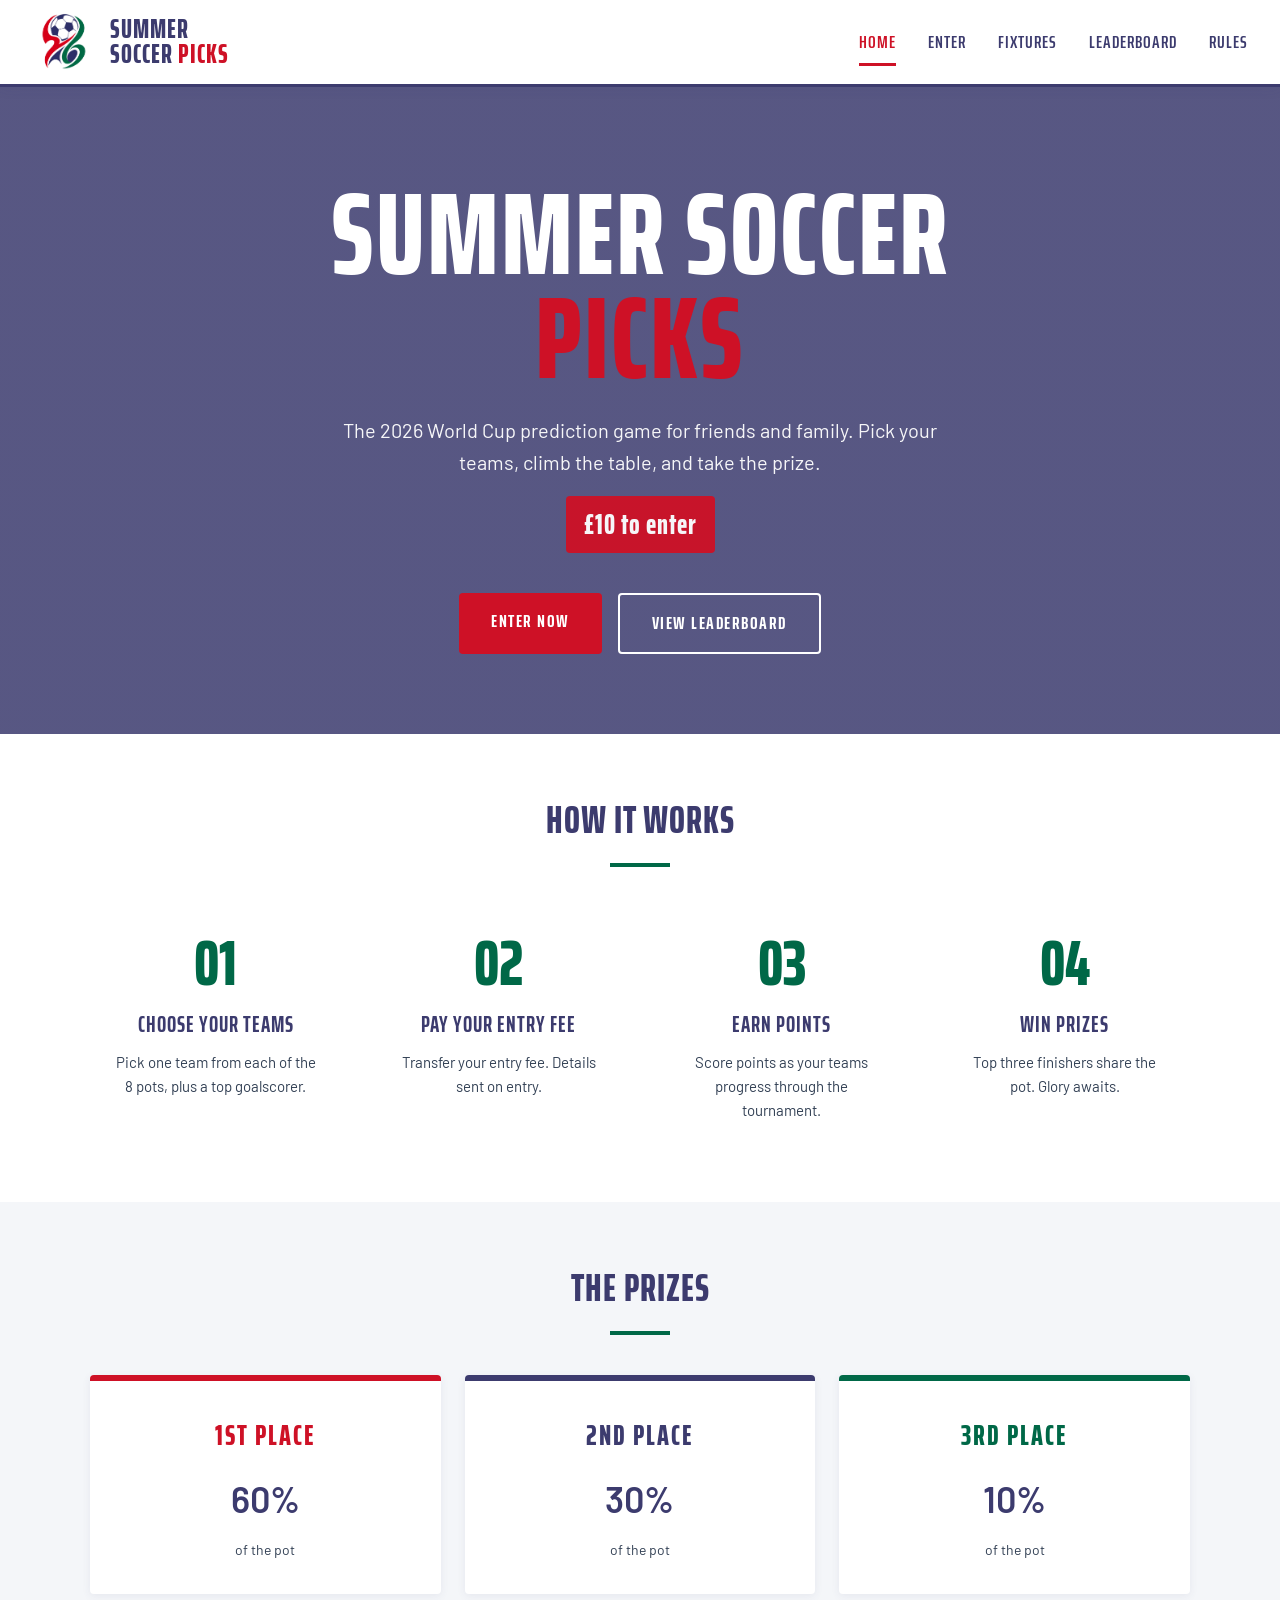
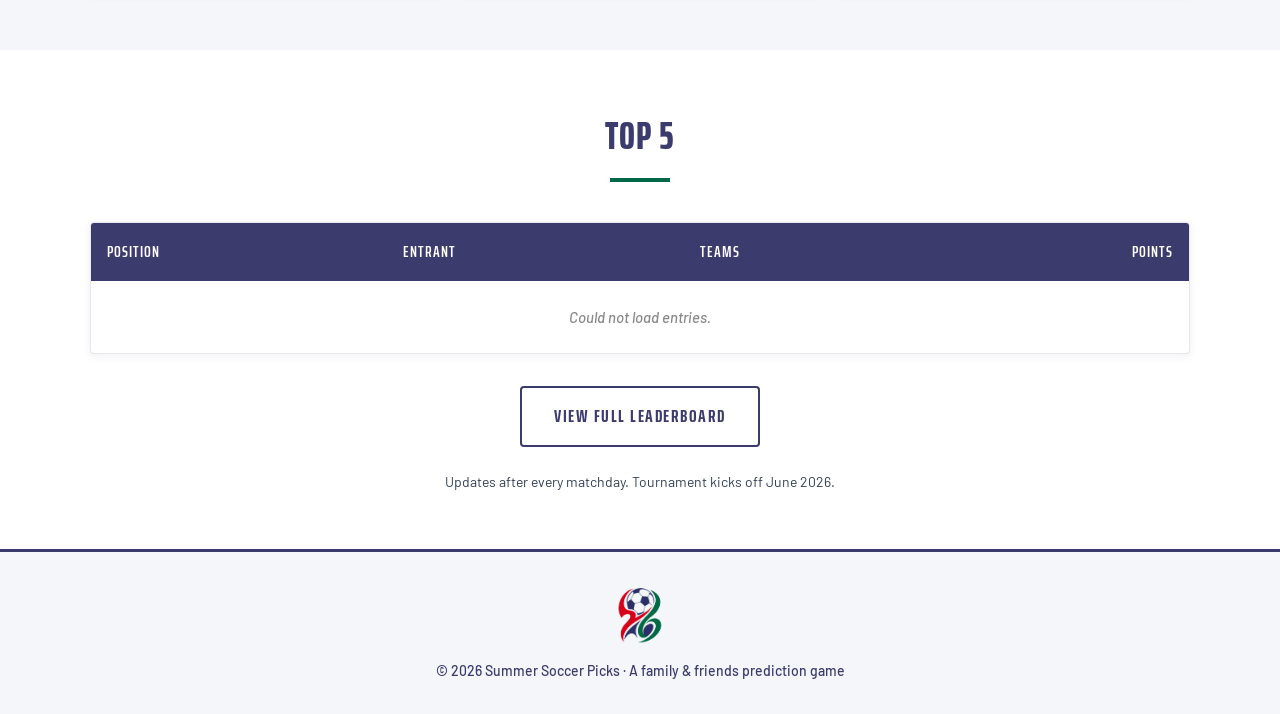
==== index.html @ 8bd15215 "Add files via upload" ====
<!DOCTYPE html>
<html lang="en">
<head>
<meta charset="UTF-8">
<meta name="viewport" content="width=device-width, initial-scale=1.0">
<title>Summer Soccer Picks — World Cup 2026 Prediction Game</title>
<link rel="preconnect" href="https://fonts.googleapis.com">
<link rel="preconnect" href="https://fonts.gstatic.com" crossorigin>
<link href="https://fonts.googleapis.com/css2?family=Saira+Extra+Condensed:wght@600;700;800&family=Barlow:wght@400;500;600&display=swap" rel="stylesheet">
<link rel="stylesheet" href="styles.css">
<style>
  .hero {
    background: linear-gradient(rgba(60, 59, 110, 0.85), rgba(60, 59, 110, 0.85)),
                url('https://images.unsplash.com/photo-1522778119026-d647f0596c20?w=1600') center/cover;
    color: var(--white);
    padding: 96px 32px 80px;
    text-align: center;
  }
  .hero h1 {
    font-family: 'Saira Extra Condensed', sans-serif;
    font-weight: 800;
    font-size: clamp(56px, 9vw, 120px);
    line-height: 0.9;
    letter-spacing: 2px;
    text-transform: uppercase;
  }
  .hero h1 .picks { color: var(--red); display: block; }
  .hero-tagline { font-size: 20px; max-width: 600px; margin: 24px auto 40px; opacity: 0.95; }
  .hero-price {
    display: inline-block;
    margin-top: 18px;
    font-family: 'Saira Extra Condensed', sans-serif;
    font-weight: 800;
    font-size: 28px;
    color: var(--white);
    background: var(--red);
    padding: 6px 18px;
    border-radius: 4px;
    letter-spacing: 1px;
    opacity: 1;
  }
  .cta-row { display: flex; gap: 16px; justify-content: center; flex-wrap: wrap; }

  .steps { display: grid; grid-template-columns: repeat(auto-fit, minmax(220px, 1fr)); gap: 32px; }
  .step { text-align: center; padding: 24px; }
  .step-num {
    font-family: 'Saira Extra Condensed', sans-serif;
    font-weight: 800;
    font-size: 64px;
    color: var(--green);
    line-height: 1;
    margin-bottom: 12px;
  }
  .step h3 {
    font-family: 'Saira Extra Condensed', sans-serif;
    font-weight: 700;
    font-size: 22px;
    color: var(--blue);
    text-transform: uppercase;
    letter-spacing: 1px;
    margin-bottom: 8px;
  }
  .step p { font-size: 15px; }

  .prize-grid { display: grid; grid-template-columns: repeat(auto-fit, minmax(260px, 1fr)); gap: 24px; }
  .prize-card {
    background: var(--white);
    border-top: 6px solid var(--blue);
    padding: 32px 24px;
    text-align: center;
    border-radius: 4px;
    box-shadow: 0 2px 8px rgba(60, 59, 110, 0.08);
  }
  .prize-card.first { border-top-color: var(--red); }
  .prize-card.third { border-top-color: var(--green); }
  .prize-rank {
    font-family: 'Saira Extra Condensed', sans-serif;
    font-weight: 800;
    font-size: 28px;
    text-transform: uppercase;
    letter-spacing: 2px;
  }
  .prize-card.first .prize-rank { color: var(--red); }
  .prize-card.second .prize-rank { color: var(--blue); }
  .prize-card.third .prize-rank { color: var(--green); }
  .prize-amount { font-weight: 600; font-size: 36px; color: var(--blue); margin: 12px 0; }
  .prize-desc { font-size: 14px; }

  .top5-table {
    background: var(--white);
    border-radius: 4px;
    overflow: hidden;
    box-shadow: 0 2px 8px rgba(60, 59, 110, 0.08);
    border: 1px solid var(--border);
  }
  .top5-table table { width: 100%; border-collapse: collapse; }
  .top5-table th {
    background: var(--blue);
    color: var(--white);
    font-family: 'Saira Extra Condensed', sans-serif;
    font-weight: 600;
    font-size: 16px;
    text-transform: uppercase;
    letter-spacing: 1px;
    padding: 16px;
    text-align: left;
  }
  .top5-table td { padding: 14px 16px; border-bottom: 1px solid #E5E7EB; font-size: 15px; font-weight: 500; }
  .top5-table tbody tr:last-child td { border-bottom: none; }
  .top5-table tbody tr.rank-1 { background: rgba(206, 17, 38, 0.06); }
  .rank-cell { font-family: 'Saira Extra Condensed', sans-serif; font-weight: 800; font-size: 22px; color: var(--blue); width: 60px; }
  .rank-1 .rank-cell { color: var(--red); }
  .rank-2 .rank-cell { color: var(--blue); }
  .rank-3 .rank-cell { color: var(--green); }
  .points-cell { font-weight: 600; color: var(--blue); text-align: right; font-size: 18px; }
  .view-all-btn { display: block; text-align: center; margin: 32px auto 0; width: fit-content; }
</style>
</head>
<body>

<nav>
  <a href="index.html" class="nav-brand">
    <img src="logo.png" alt="Summer Soccer Picks logo">
    <span class="nav-brand-text">Summer<br>Soccer <span class="picks-text">Picks</span></span>
  </a>
  <ul class="nav-links">
    <li><a href="index.html" class="active">Home</a></li>
    <li><a href="enter.html">Enter</a></li>
    <li><a href="fixtures.html">Fixtures</a></li>
    <li><a href="leaderboard.html">Leaderboard</a></li>
    <li><a href="rules.html">Rules</a></li>
  </ul>
</nav>

<section class="hero">
  <h1>Summer Soccer<span class="picks">Picks</span></h1>
  <p class="hero-tagline">The 2026 World Cup prediction game for friends and family. Pick your teams, climb the table, and take the prize.<br><span class="hero-price">£10 to enter</span></p>
  <div class="cta-row">
    <a href="enter.html" class="btn btn-primary">Enter Now</a>
    <a href="leaderboard.html" class="btn btn-secondary">View Leaderboard</a>
  </div>
</section>

<section class="section section-white with-watermark">
  <div class="container">
    <h2 class="section-title">How It Works</h2>
    <div class="steps">
      <div class="step">
        <div class="step-num">01</div>
        <h3>Choose Your Teams</h3>
        <p>Pick one team from each of the 8 pots, plus a top goalscorer.</p>
      </div>
      <div class="step">
        <div class="step-num">02</div>
        <h3>Pay Your Entry Fee</h3>
        <p>Transfer your entry fee. Details sent on entry.</p>
      </div>
      <div class="step">
        <div class="step-num">03</div>
        <h3>Earn Points</h3>
        <p>Score points as your teams progress through the tournament.</p>
      </div>
      <div class="step">
        <div class="step-num">04</div>
        <h3>Win Prizes</h3>
        <p>Top three finishers share the pot. Glory awaits.</p>
      </div>
    </div>
  </div>
</section>

<section class="section section-canvas">
  <div class="container">
    <h2 class="section-title">The Prizes</h2>
    <div class="prize-grid">
      <div class="prize-card first">
        <div class="prize-rank">1st Place</div>
        <div class="prize-amount">60%</div>
        <p class="prize-desc">of the pot</p>
      </div>
      <div class="prize-card second">
        <div class="prize-rank">2nd Place</div>
        <div class="prize-amount">30%</div>
        <p class="prize-desc">of the pot</p>
      </div>
      <div class="prize-card third">
        <div class="prize-rank">3rd Place</div>
        <div class="prize-amount">10%</div>
        <p class="prize-desc">of the pot</p>
      </div>
    </div>
  </div>
</section>

<section class="section section-white with-watermark">
  <div class="container">
    <h2 class="section-title">Top 5</h2>
    <div class="top5-table">
      <table>
        <thead>
          <tr>
            <th>Position</th>
            <th>Entrant</th>
            <th>Teams</th>
            <th style="text-align:right;">Points</th>
          </tr>
        </thead>
        <tbody>
          <tr class="rank-1"><td class="rank-cell">1</td><td>Sarah J.</td><td>Brazil, Germany, Croatia, Japan, Senegal, Ghana, South Korea, Tunisia · Mbappé</td><td class="points-cell">—</td></tr>
          <tr class="rank-2"><td class="rank-cell">2</td><td>Mike P.</td><td>France, Portugal, USA, Norway, Türkiye, Canada, Cabo Verde, Bosnia &amp; Herzegovina · Haaland</td><td class="points-cell">—</td></tr>
          <tr class="rank-3"><td class="rank-cell">3</td><td>Dave C.</td><td>Spain, Argentina, Switzerland, Mexico, Sweden, Egypt, South Africa, Qatar · Messi</td><td class="points-cell">—</td></tr>
          <tr><td class="rank-cell">4</td><td>Lisa T.</td><td>England, Netherlands, Belgium, Uruguay, Austria, Czechia, Jordan, Iraq · Kane</td><td class="points-cell">—</td></tr>
          <tr><td class="rank-cell">5</td><td>Tom B.</td><td>Brazil, Germany, Morocco, Ecuador, Scotland, Algeria, Saudi Arabia, Australia · Yamal</td><td class="points-cell">—</td></tr>
        </tbody>
      </table>
    </div>
    <a href="leaderboard.html" class="btn btn-outline view-all-btn">View Full Leaderboard</a>
    <p style="text-align:center; margin-top:24px; font-size:14px;">Updates after every matchday. Tournament kicks off June 2026.</p>
  </div>
</section>

<footer>
  <div class="footer-content">
    <img src="logo.png" alt="Summer Soccer Picks" class="footer-logo">
    <p>&copy; 2026 Summer Soccer Picks · A family &amp; friends prediction game</p>
  </div>
</footer>

<script>
  const API_URL = 'https://script.google.com/macros/s/AKfycbx59PvDrZEat3nd-LGz3Oq8wRsLDxdtkxiecmA4s1HIXexAfXqKK4iffjiV_LwNdW_TRQ/exec';

  async function loadTop5() {
    const tbody = document.querySelector('.top5-table table tbody');
    // Show loading state immediately
    tbody.innerHTML = '<tr><td colspan="4" style="text-align:center; padding:24px; color:#888; font-style:italic;">Loading...</td></tr>';
    try {
      const res = await fetch(API_URL + '?action=leaderboard');
      const data = await res.json();
      if (!data.ok) throw new Error(data.error);
      renderTop5(data.leaderboard.slice(0, 5));
    } catch (err) {
      console.error('Failed to load top 5:', err);
      tbody.innerHTML = '<tr><td colspan="4" style="text-align:center; padding:24px; color:#888; font-style:italic;">Could not load entries.</td></tr>';
    }
  }

  function renderTop5(entries) {
    const tbody = document.querySelector('.top5-table table tbody');
    if (!entries || entries.length === 0) {
      tbody.innerHTML = '<tr><td colspan="4" style="text-align:center; padding:24px; color:#888; font-style:italic;">No entries yet — be the first!</td></tr>';
      return;
    }
    tbody.innerHTML = entries.map((e, i) => {
      const rank = i + 1;
      const rankClass = rank <= 3 ? `rank-${rank}` : '';
      const teamsAndGB = `${escapeHtml(e.teams)} · ${escapeHtml(e.goldenBoot)}`;
      return `<tr class="${rankClass}"><td class="rank-cell">${rank}</td><td>${escapeHtml(e.entrant)}</td><td>${teamsAndGB}</td><td class="points-cell">${e.points || 0}</td></tr>`;
    }).join('');
  }

  function escapeHtml(s) {
    if (s == null) return '';
    return String(s).replace(/&/g, '&amp;').replace(/</g, '&lt;').replace(/>/g, '&gt;').replace(/"/g, '&quot;');
  }

  loadTop5();
</script>

</body>
</html>
---- styles.css ----
/* ===== SUMMER SOCCER PICKS - SHARED STYLES ===== */
:root {
  --blue: #3C3B6E;
  --red: #CE1126;
  --green: #006847;
  --canvas: #F4F6F9;
  --data-grey: #334155;
  --white: #FFFFFF;
  --border: rgba(60, 59, 110, 0.12);
}

* { margin: 0; padding: 0; box-sizing: border-box; }

body {
  font-family: 'Barlow', sans-serif;
  background: var(--canvas);
  color: var(--data-grey);
  line-height: 1.6;
}

a { color: var(--blue); }

/* ===== NAV - WHITE HEADER ===== */
nav {
  background: var(--white);
  padding: 10px 32px;
  display: flex;
  justify-content: space-between;
  align-items: center;
  position: sticky;
  top: 0;
  z-index: 100;
  box-shadow: 0 2px 12px rgba(60, 59, 110, 0.08);
  border-bottom: 3px solid var(--blue);
}

.nav-brand {
  display: flex;
  align-items: center;
  gap: 14px;
  text-decoration: none;
}

.nav-brand img {
  height: 64px;
  width: auto;
  display: block;
}

.nav-brand-text {
  font-family: 'Saira Extra Condensed', sans-serif;
  font-weight: 800;
  font-size: 26px;
  letter-spacing: 1px;
  text-transform: uppercase;
  line-height: 0.95;
  color: var(--blue);
}

.nav-brand-text .picks-text { color: var(--red); }

.nav-links {
  display: flex;
  gap: 32px;
  list-style: none;
}

.nav-links a {
  color: var(--blue);
  text-decoration: none;
  font-family: 'Saira Extra Condensed', sans-serif;
  font-weight: 600;
  font-size: 18px;
  text-transform: uppercase;
  letter-spacing: 1px;
  transition: color 0.2s;
  position: relative;
  padding-bottom: 6px;
}

.nav-links a:hover { color: var(--red); }
.nav-links a.active { color: var(--red); }

.nav-links a.active::after {
  content: '';
  position: absolute;
  bottom: -4px;
  left: 0;
  right: 0;
  height: 3px;
  background: var(--red);
}

/* ===== BUTTONS ===== */
.btn {
  font-family: 'Saira Extra Condensed', sans-serif;
  font-weight: 700;
  font-size: 18px;
  text-transform: uppercase;
  letter-spacing: 1.5px;
  padding: 14px 32px;
  border: none;
  border-radius: 4px;
  cursor: pointer;
  transition: transform 0.15s, box-shadow 0.15s;
  text-decoration: none;
  display: inline-block;
  text-align: center;
}

.btn-primary { background: var(--red); color: var(--white); }
.btn-primary:hover {
  transform: translateY(-2px);
  box-shadow: 0 6px 20px rgba(206, 17, 38, 0.4);
}

.btn-primary:disabled {
  background: #999;
  cursor: not-allowed;
  transform: none;
  box-shadow: none;
}

.btn-secondary {
  background: transparent;
  color: var(--white);
  border: 2px solid var(--white);
}
.btn-secondary:hover { background: var(--white); color: var(--blue); }

.btn-outline {
  background: transparent;
  color: var(--blue);
  border: 2px solid var(--blue);
}
.btn-outline:hover { background: var(--blue); color: var(--white); }

/* ===== LAYOUT ===== */
.container { max-width: 1100px; margin: 0 auto; }

.page-header {
  background: var(--blue);
  color: var(--white);
  padding: 56px 32px 48px;
  text-align: center;
}

.page-header h1 {
  font-family: 'Saira Extra Condensed', sans-serif;
  font-weight: 800;
  font-size: clamp(40px, 6vw, 64px);
  text-transform: uppercase;
  letter-spacing: 2px;
  line-height: 1;
}

.page-header .accent { color: var(--red); }

.page-header p {
  margin-top: 12px;
  font-size: 18px;
  opacity: 0.9;
}

.section { padding: 56px 32px; position: relative; overflow: hidden; }
.section-white { background: var(--white); }
.section-canvas { background: var(--canvas); }

/* Watermark on white sections (no longer used - keep CSS for backward compatibility) */
.section-white.with-watermark::before {
  display: none;
}

.section-title {
  font-family: 'Saira Extra Condensed', sans-serif;
  font-weight: 800;
  font-size: 38px;
  color: var(--blue);
  text-transform: uppercase;
  letter-spacing: 1px;
  text-align: center;
  margin-bottom: 40px;
}

.section-title::after {
  content: '';
  display: block;
  width: 60px;
  height: 4px;
  background: var(--green);
  margin: 12px auto 0;
}

/* ===== FOOTER (off-white) ===== */
footer {
  background: var(--canvas);
  color: var(--blue);
  text-align: center;
  padding: 32px;
  font-family: 'Barlow', sans-serif;
  font-size: 14px;
  border-top: 3px solid var(--blue);
}

.footer-content {
  display: flex;
  flex-direction: column;
  align-items: center;
  gap: 12px;
}

.footer-logo {
  height: 64px;
  width: auto;
}

footer a { color: var(--blue); }
footer p { color: var(--blue); font-weight: 500; }

/* ===== RESPONSIVE ===== */
@media (max-width: 700px) {
  nav { padding: 8px 16px; flex-wrap: wrap; gap: 8px; }
  .nav-brand img { height: 48px; }
  .nav-brand-text { font-size: 20px; }
  .nav-links { gap: 14px; width: 100%; justify-content: center; }
  .nav-links a { font-size: 14px; }
  .section { padding: 40px 16px; }
  .section-title { font-size: 30px; }
  .page-header { padding: 40px 16px 36px; }
}
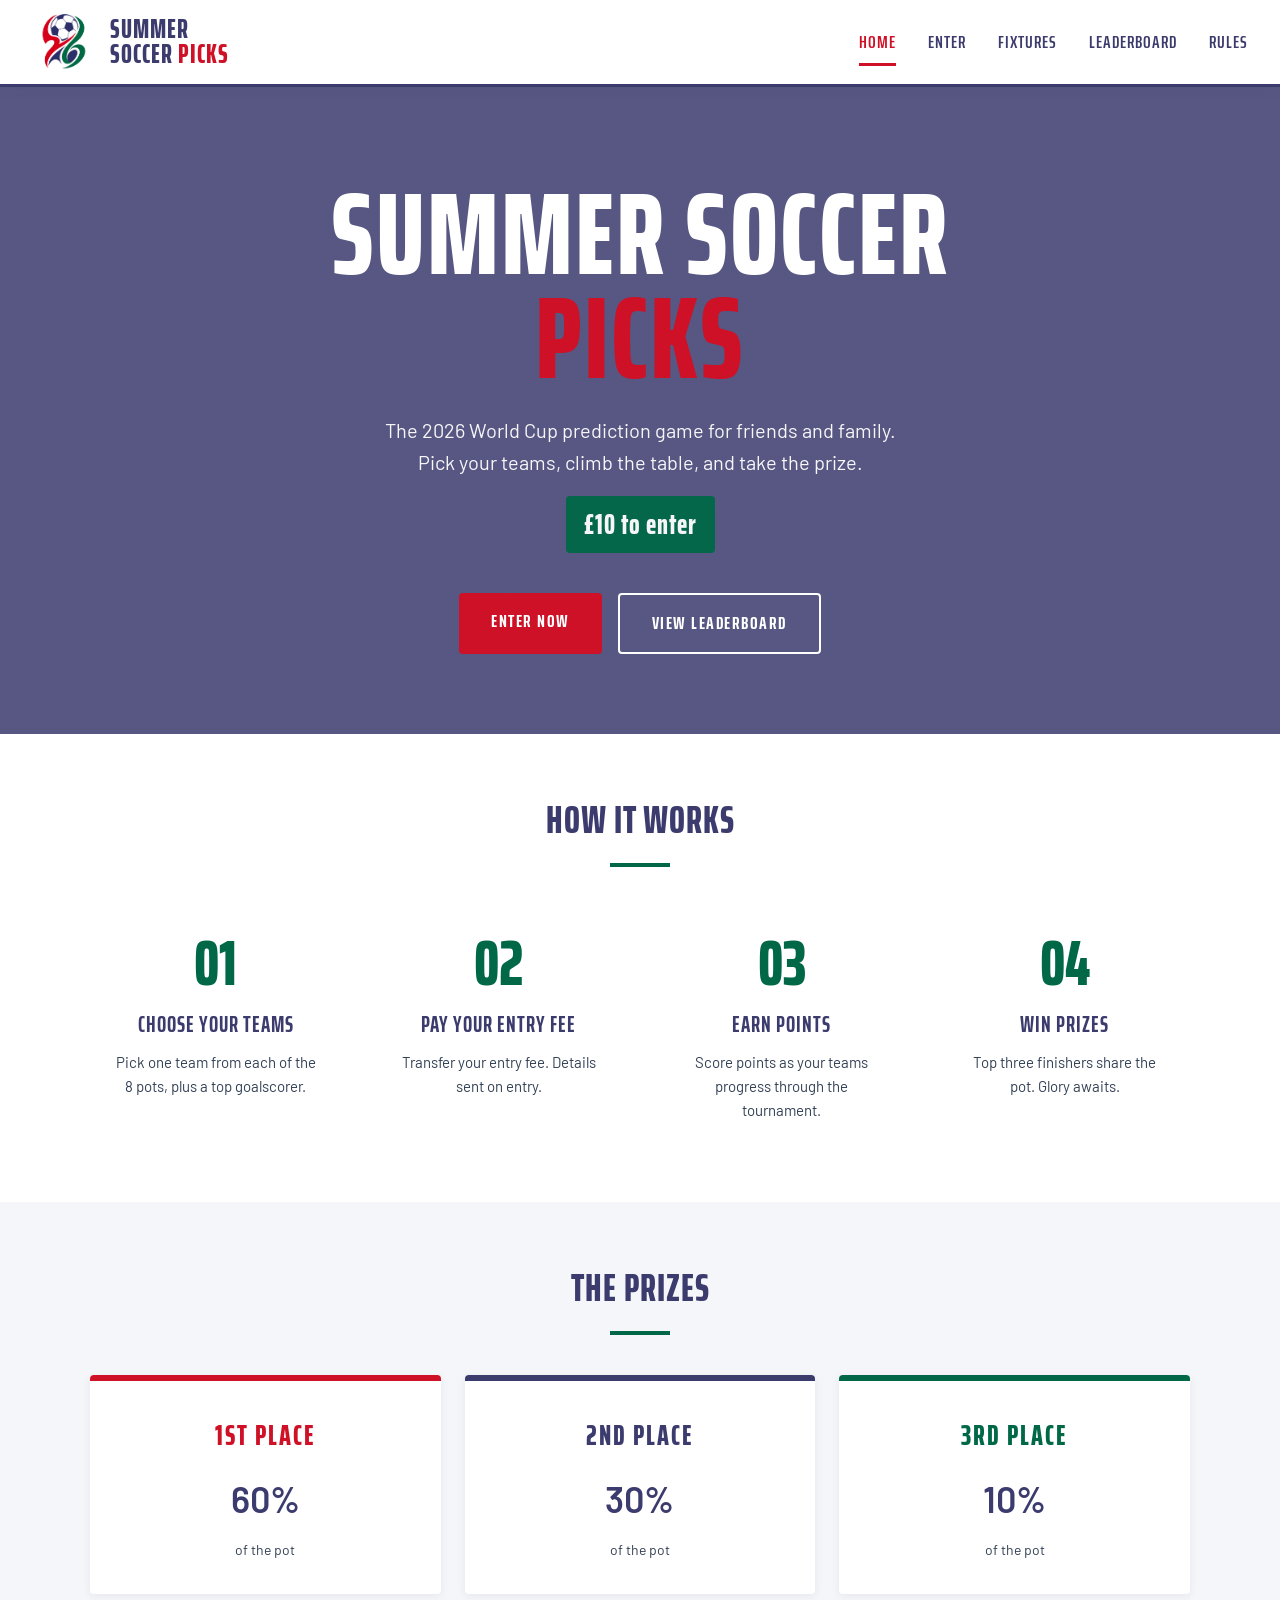
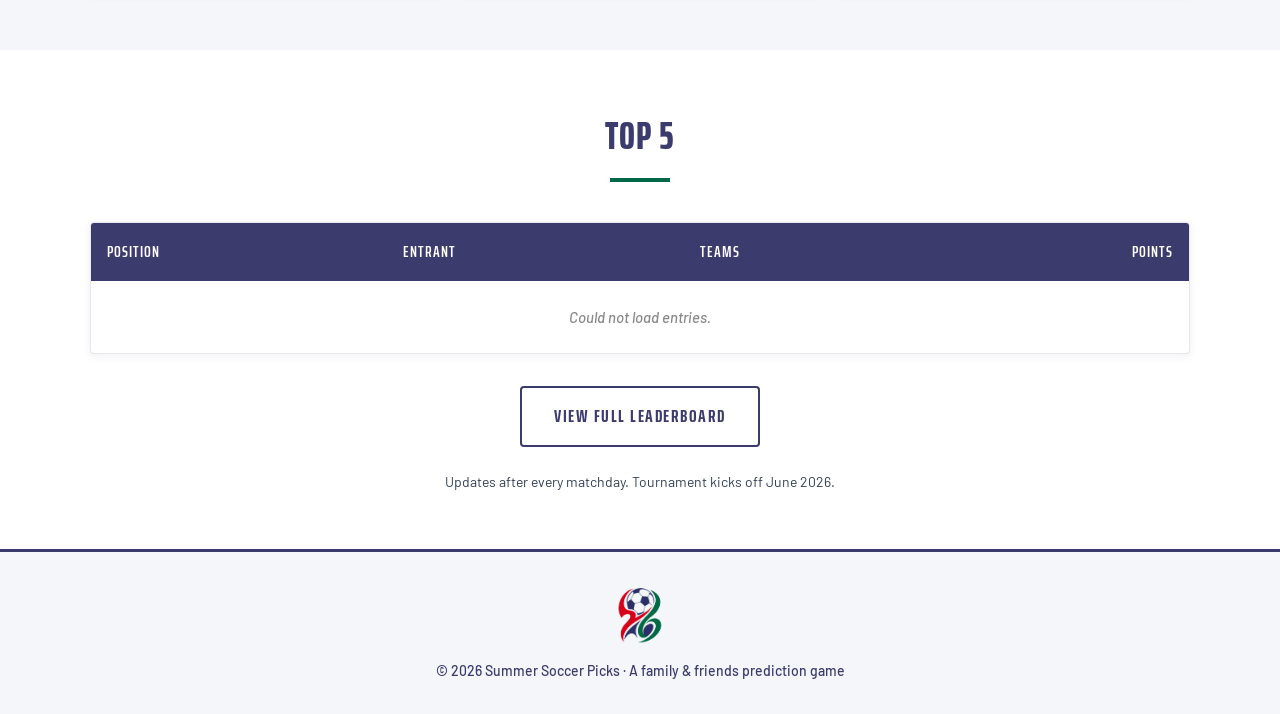
==== commit 64043e56: "Add files via upload" ====
--- a/index.html
+++ b/index.html
@@ -33,7 +33,7 @@
     font-weight: 800;
     font-size: 28px;
     color: var(--white);
-    background: var(--red);
+    background: var(--green);
     padding: 6px 18px;
     border-radius: 4px;
     letter-spacing: 1px;
@@ -134,7 +134,7 @@
 
 <section class="hero">
   <h1>Summer Soccer<span class="picks">Picks</span></h1>
-  <p class="hero-tagline">The 2026 World Cup prediction game for friends and family. Pick your teams, climb the table, and take the prize.<br><span class="hero-price">£10 to enter</span></p>
+  <p class="hero-tagline">The 2026 World Cup prediction game for friends and family.<br>Pick your teams, climb the table, and take the prize.<br><span class="hero-price">£10 to enter</span></p>
   <div class="cta-row">
     <a href="enter.html" class="btn btn-primary">Enter Now</a>
     <a href="leaderboard.html" class="btn btn-secondary">View Leaderboard</a>
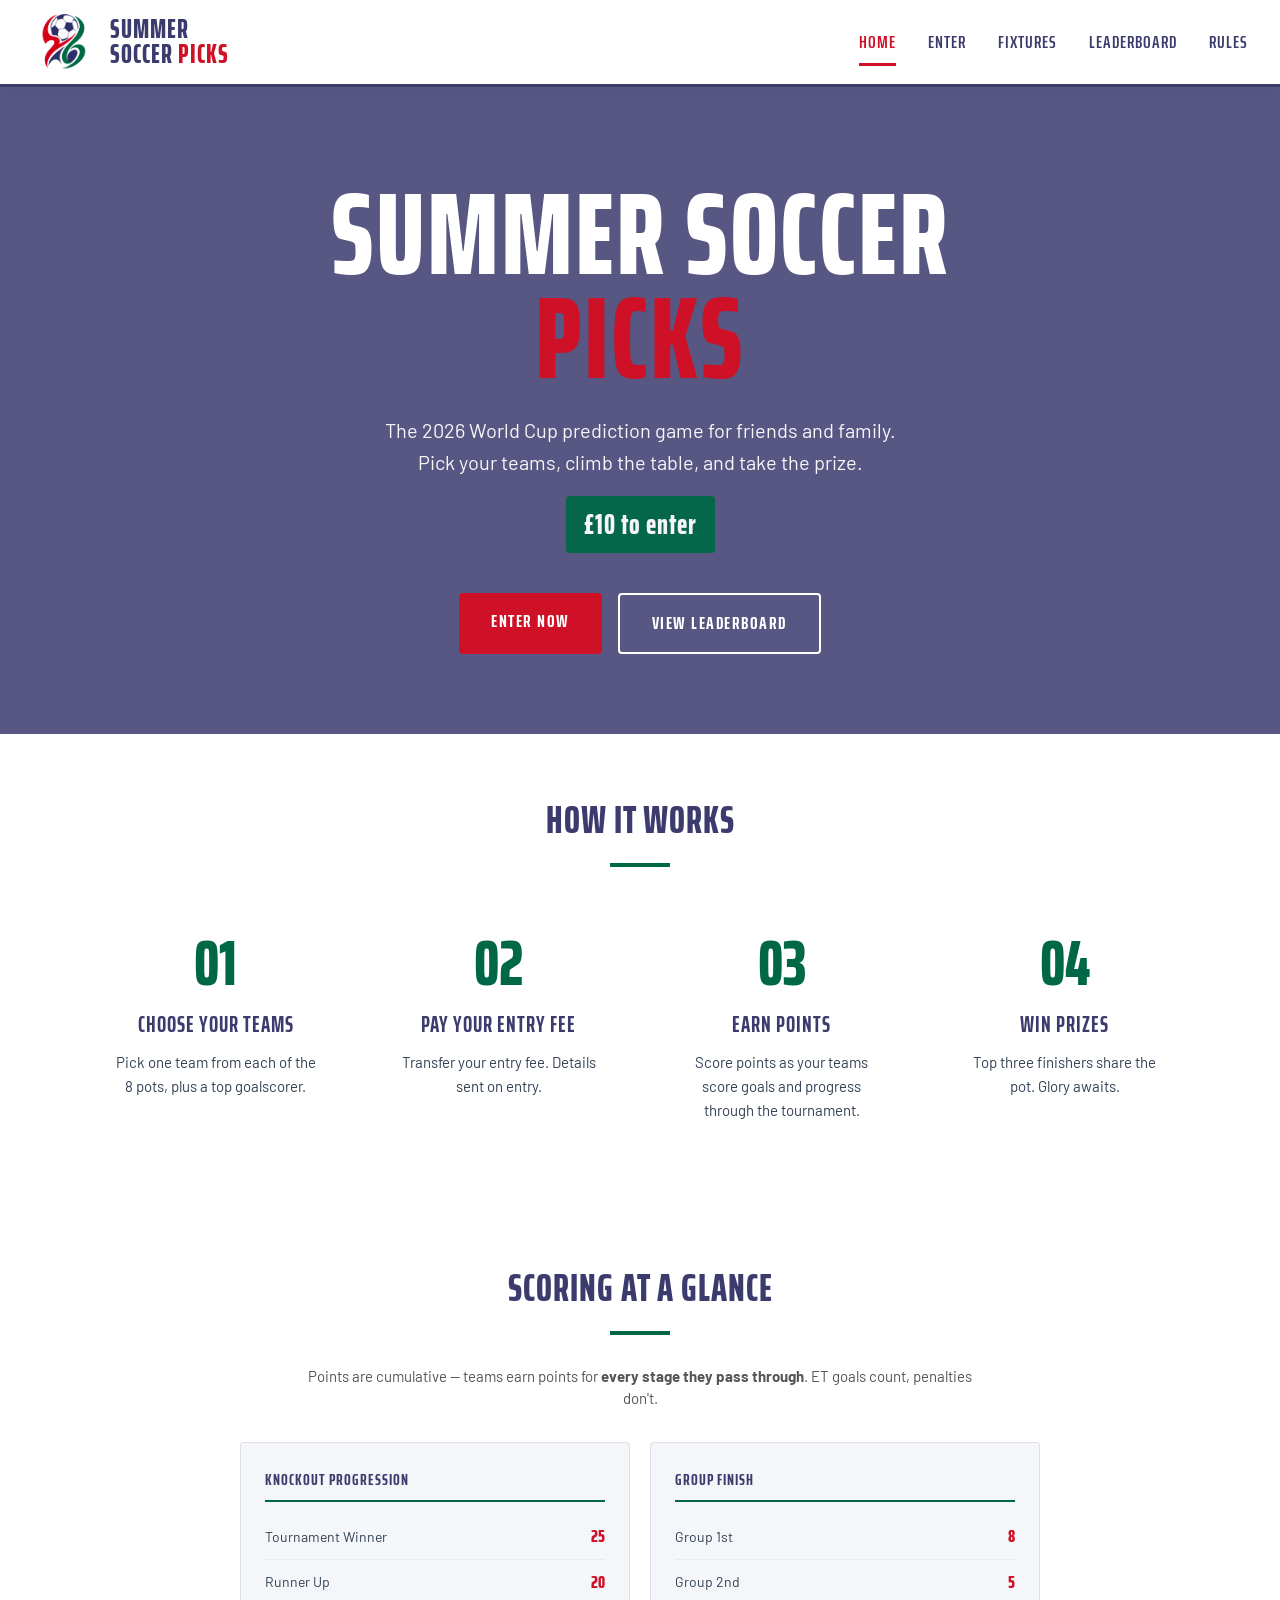
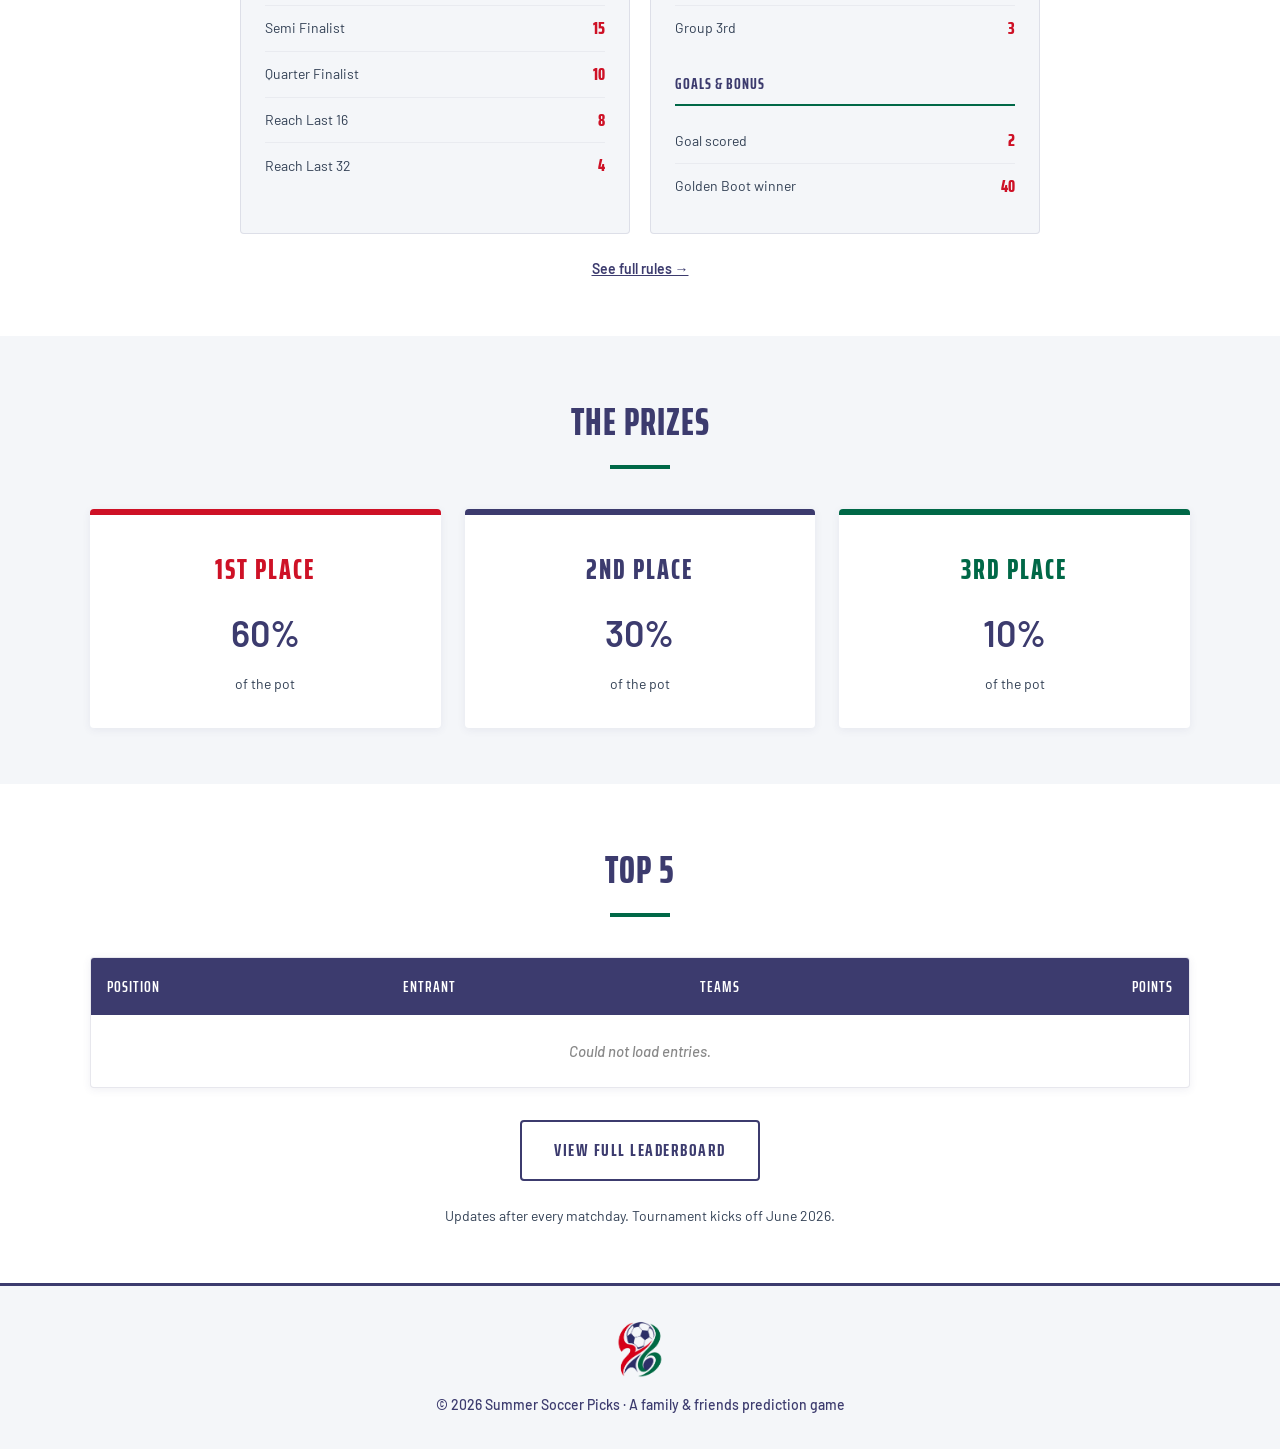
==== commit c9e2b364: "Add files via upload" ====
--- a/index.html
+++ b/index.html
@@ -86,6 +86,65 @@
   .prize-amount { font-weight: 600; font-size: 36px; color: var(--blue); margin: 12px 0; }
   .prize-desc { font-size: 14px; }
 
+  /* Scoring at a Glance */
+  .section-intro {
+    text-align: center;
+    max-width: 700px;
+    margin: -10px auto 32px;
+    font-size: 15px;
+    color: #555;
+    line-height: 1.5;
+  }
+  .scoring-grid {
+    display: grid;
+    grid-template-columns: 1fr 1fr;
+    gap: 20px;
+    max-width: 800px;
+    margin: 0 auto;
+  }
+  .scoring-card {
+    background: var(--canvas);
+    border-radius: 4px;
+    padding: 24px;
+    border: 1px solid var(--border);
+  }
+  .scoring-title {
+    font-family: 'Saira Extra Condensed', sans-serif;
+    font-weight: 700;
+    font-size: 16px;
+    color: var(--blue);
+    text-transform: uppercase;
+    letter-spacing: 1px;
+    padding-bottom: 8px;
+    border-bottom: 2px solid var(--green);
+    margin-bottom: 12px;
+  }
+  .scoring-list {
+    list-style: none;
+    padding: 0;
+    margin: 0;
+  }
+  .scoring-list li {
+    display: flex;
+    justify-content: space-between;
+    align-items: center;
+    padding: 8px 0;
+    border-bottom: 1px solid rgba(60, 59, 110, 0.06);
+    font-size: 14px;
+  }
+  .scoring-list li:last-child { border-bottom: none; }
+  .scoring-pts {
+    font-family: 'Saira Extra Condensed', sans-serif;
+    font-weight: 800;
+    font-size: 18px;
+    color: var(--red);
+    min-width: 32px;
+    text-align: right;
+  }
+  @media (max-width: 600px) {
+    .scoring-grid { grid-template-columns: 1fr; }
+  }
+
   .top5-table {
     background: var(--white);
     border-radius: 4px;
@@ -158,7 +217,7 @@
       <div class="step">
         <div class="step-num">03</div>
         <h3>Earn Points</h3>
-        <p>Score points as your teams progress through the tournament.</p>
+        <p>Score points as your teams score goals and progress through the tournament.</p>
       </div>
       <div class="step">
         <div class="step-num">04</div>
@@ -166,6 +225,40 @@
         <p>Top three finishers share the pot. Glory awaits.</p>
       </div>
     </div>
+  </div>
+</section>
+
+<section class="section section-white">
+  <div class="container">
+    <h2 class="section-title">Scoring at a Glance</h2>
+    <p class="section-intro">Points are cumulative — teams earn points for <strong>every stage they pass through</strong>. ET goals count, penalties don't.</p>
+    <div class="scoring-grid">
+      <div class="scoring-card">
+        <div class="scoring-title">Knockout Progression</div>
+        <ul class="scoring-list">
+          <li><span>Tournament Winner</span><span class="scoring-pts">25</span></li>
+          <li><span>Runner Up</span><span class="scoring-pts">20</span></li>
+          <li><span>Semi Finalist</span><span class="scoring-pts">15</span></li>
+          <li><span>Quarter Finalist</span><span class="scoring-pts">10</span></li>
+          <li><span>Reach Last 16</span><span class="scoring-pts">8</span></li>
+          <li><span>Reach Last 32</span><span class="scoring-pts">4</span></li>
+        </ul>
+      </div>
+      <div class="scoring-card">
+        <div class="scoring-title">Group Finish</div>
+        <ul class="scoring-list">
+          <li><span>Group 1st</span><span class="scoring-pts">8</span></li>
+          <li><span>Group 2nd</span><span class="scoring-pts">5</span></li>
+          <li><span>Group 3rd</span><span class="scoring-pts">3</span></li>
+        </ul>
+        <div class="scoring-title" style="margin-top:20px;">Goals &amp; Bonus</div>
+        <ul class="scoring-list">
+          <li><span>Goal scored</span><span class="scoring-pts">2</span></li>
+          <li><span>Golden Boot winner</span><span class="scoring-pts">40</span></li>
+        </ul>
+      </div>
+    </div>
+    <p style="text-align:center; margin-top:24px; font-size:14px;"><a href="rules.html" style="color: var(--blue); font-weight:600;">See full rules &rarr;</a></p>
   </div>
 </section>
 
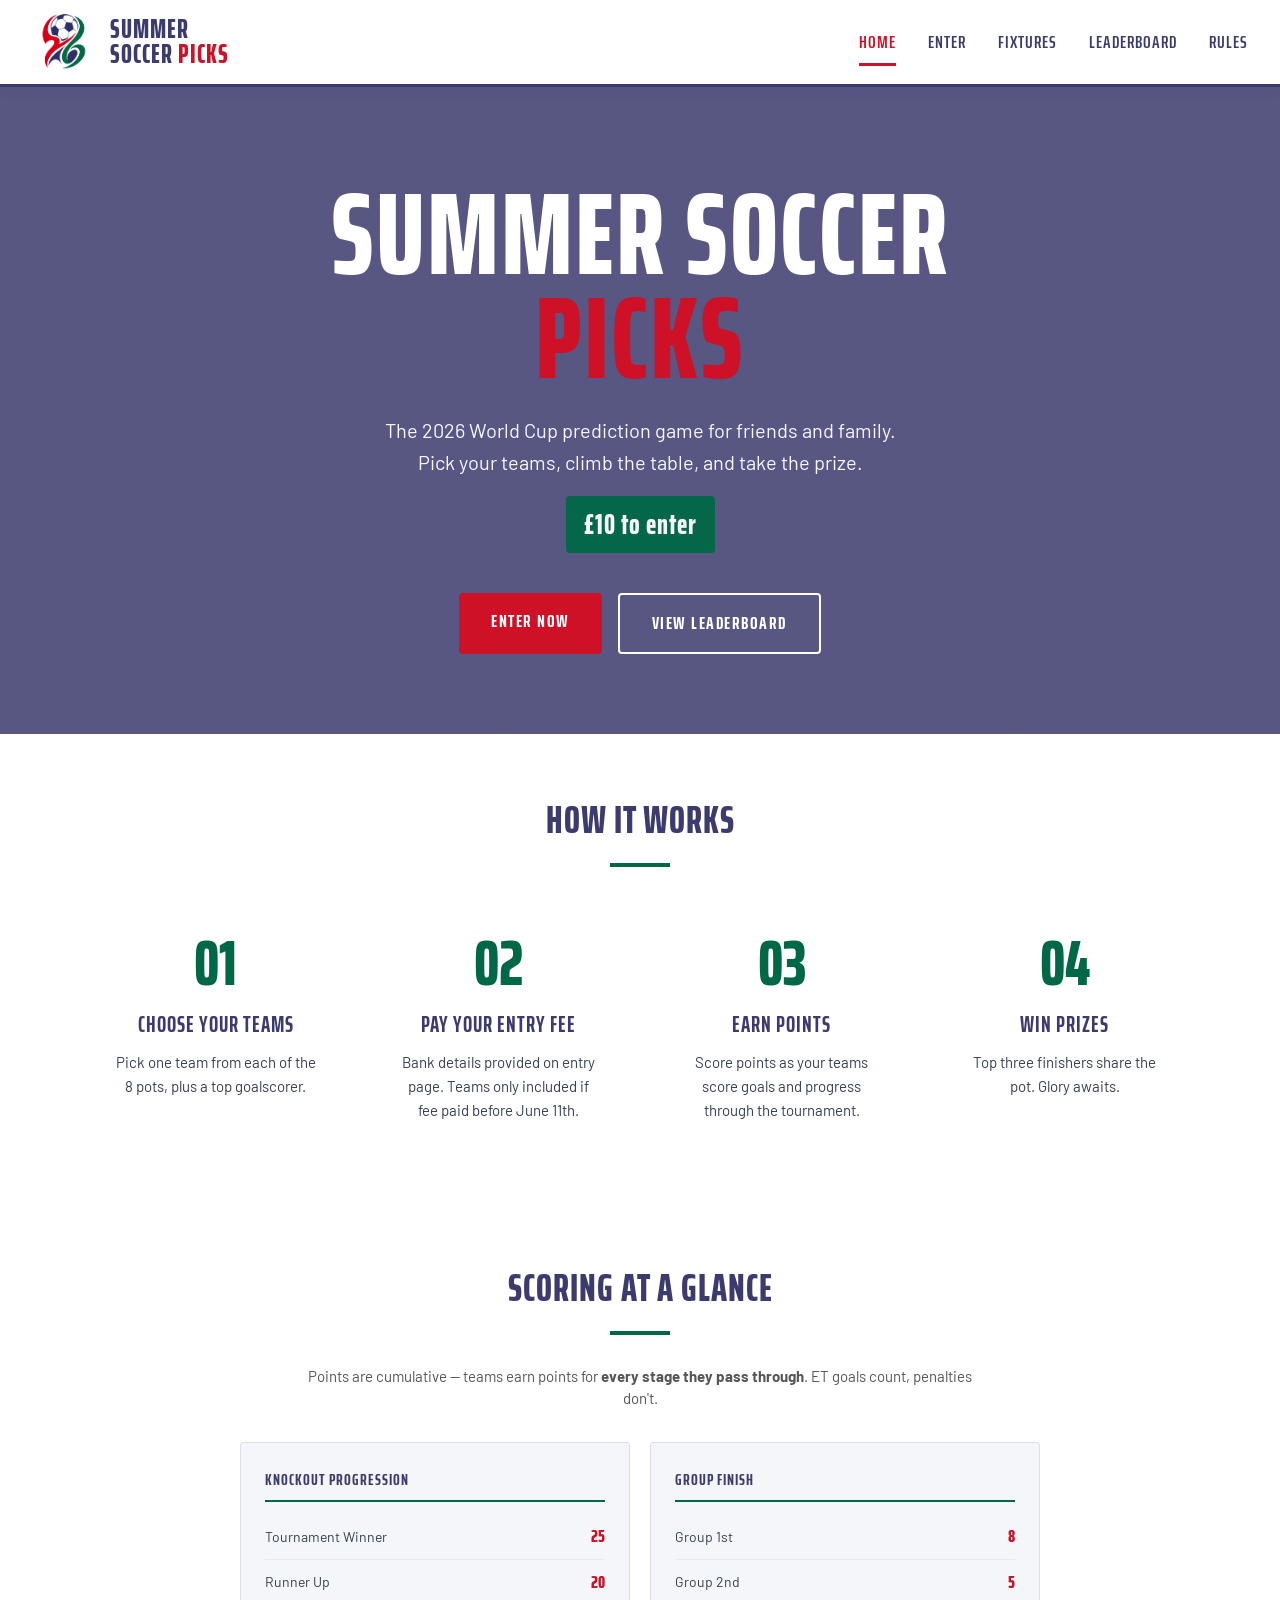
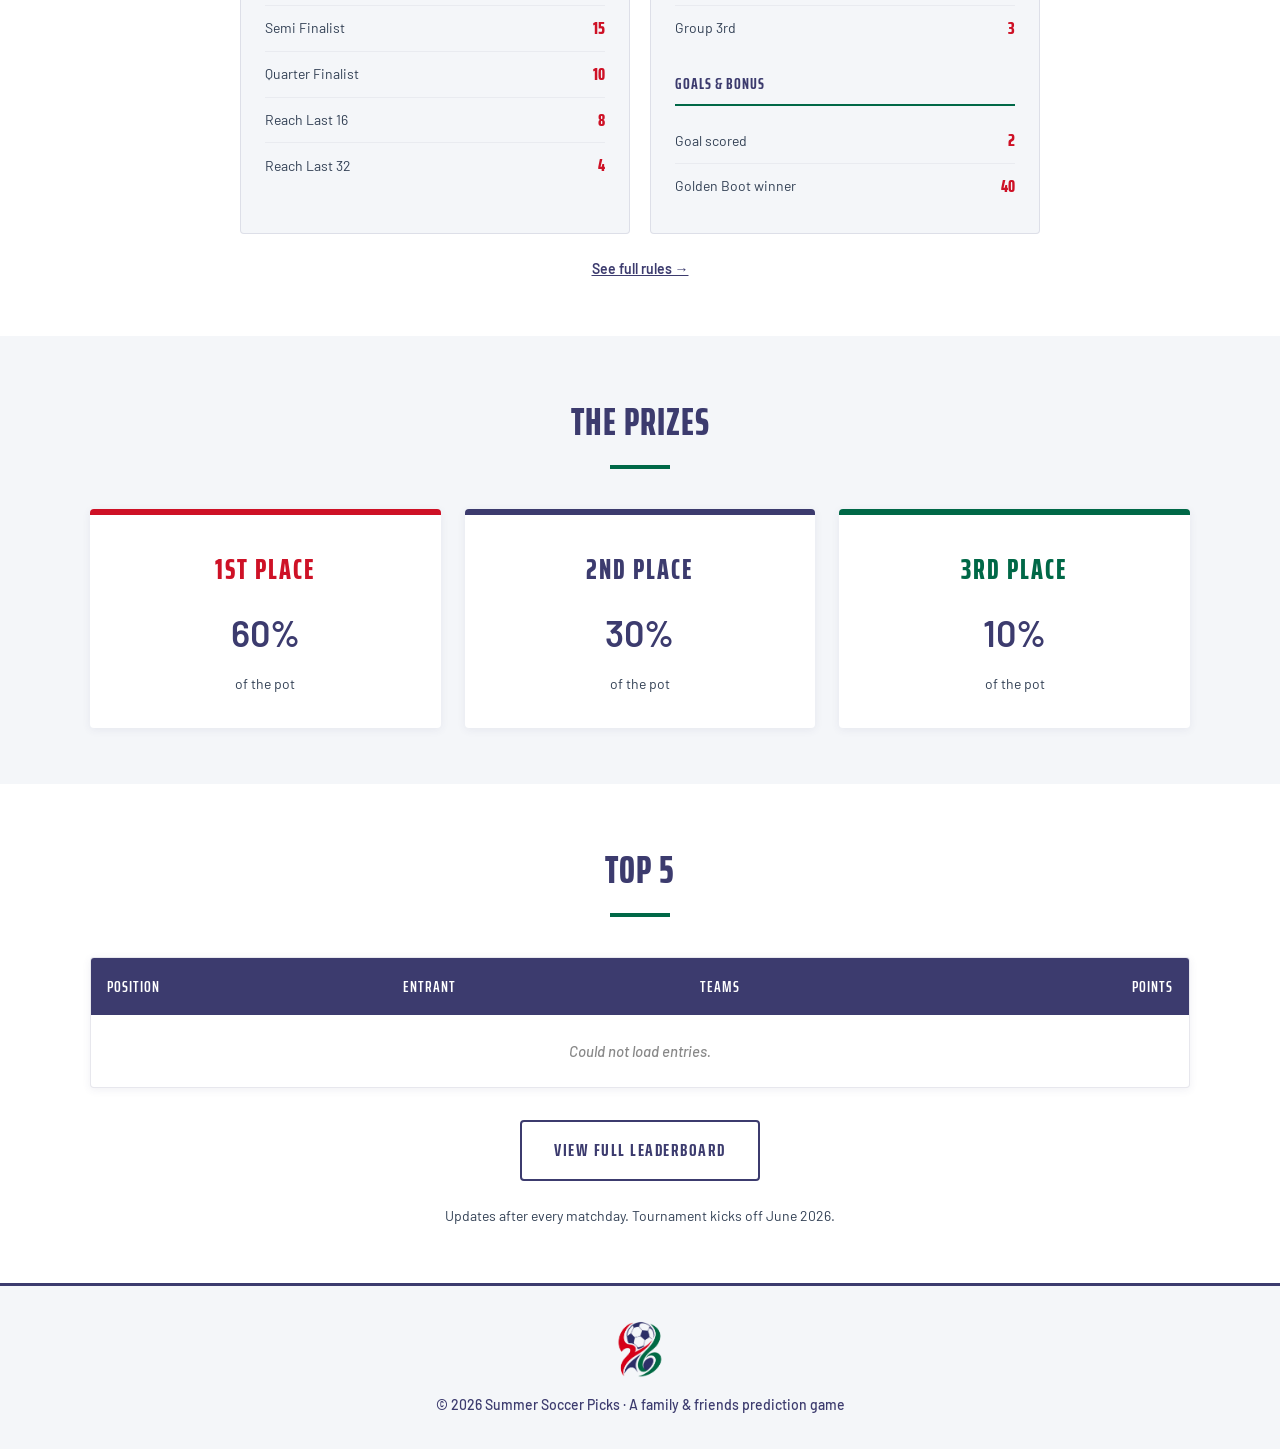
==== commit d33f1151: "Add files via upload" ====
--- a/index.html
+++ b/index.html
@@ -3,6 +3,23 @@
 <head>
 <meta charset="UTF-8">
 <meta name="viewport" content="width=device-width, initial-scale=1.0">
+
+<!-- Favicon -->
+<link rel="icon" type="image/x-icon" href="favicon.ico">
+<link rel="icon" type="image/png" sizes="32x32" href="favicon-32.png">
+<link rel="apple-touch-icon" sizes="180x180" href="apple-touch-icon.png">
+<link rel="icon" type="image/png" sizes="192x192" href="icon-192.png">
+
+<!-- Open Graph / Social Sharing -->
+<meta property="og:title" content="Summer Soccer Picks — World Cup 2026 Prediction Game">
+<meta property="og:description" content="The 2026 World Cup prediction game for friends and family. £10 to enter. Pick your teams, climb the table, take the prize.">
+<meta property="og:image" content="https://summer-soccer-picks.netlify.app/og-image.jpg">
+<meta property="og:url" content="https://summer-soccer-picks.netlify.app/">
+<meta property="og:type" content="website">
+<meta name="twitter:card" content="summary_large_image">
+<meta name="twitter:title" content="Summer Soccer Picks — World Cup 2026">
+<meta name="twitter:description" content="Pick your teams, climb the table, take the prize. £10 to enter.">
+<meta name="twitter:image" content="https://summer-soccer-picks.netlify.app/og-image.jpg">
 <title>Summer Soccer Picks — World Cup 2026 Prediction Game</title>
 <link rel="preconnect" href="https://fonts.googleapis.com">
 <link rel="preconnect" href="https://fonts.gstatic.com" crossorigin>
@@ -212,7 +229,7 @@
       <div class="step">
         <div class="step-num">02</div>
         <h3>Pay Your Entry Fee</h3>
-        <p>Transfer your entry fee. Details sent on entry.</p>
+        <p>Bank details provided on entry page. Teams only included if fee paid before June 11th.</p>
       </div>
       <div class="step">
         <div class="step-num">03</div>
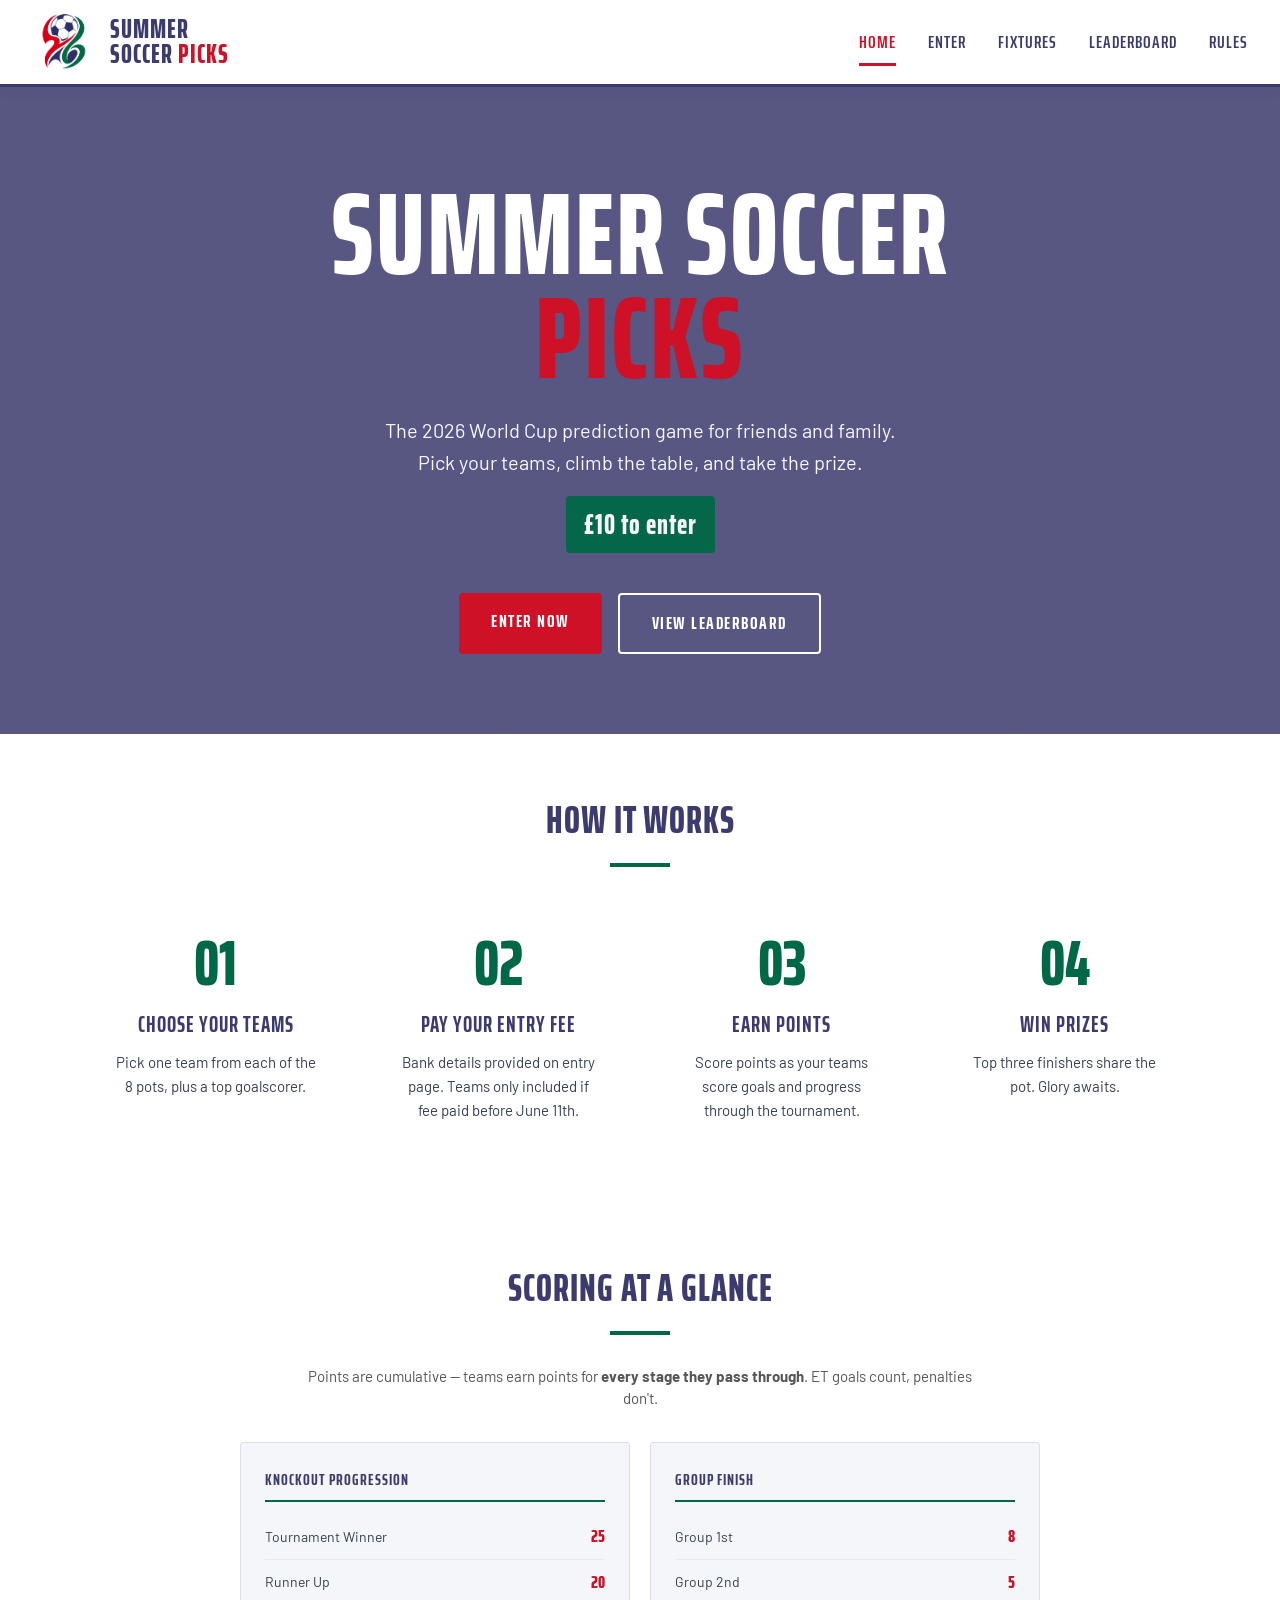
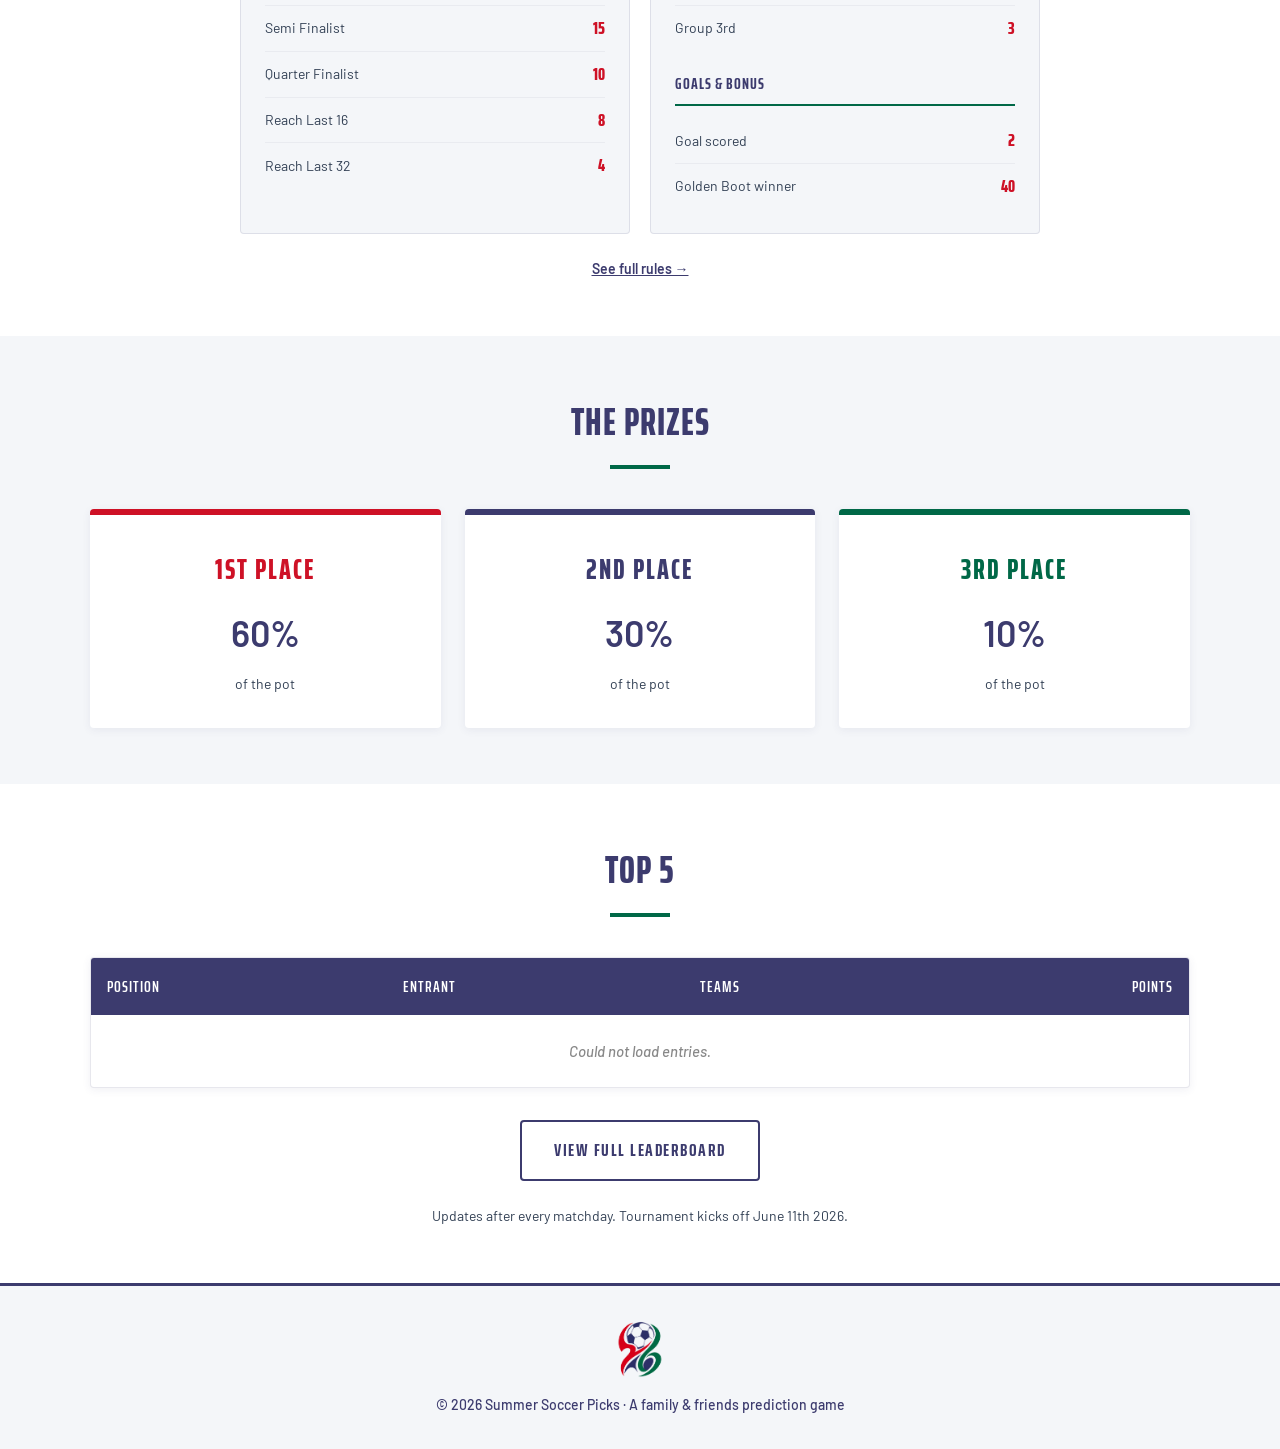
==== commit e0144f20: "Update index.html" ====
--- a/index.html
+++ b/index.html
@@ -325,7 +325,7 @@
       </table>
     </div>
     <a href="leaderboard.html" class="btn btn-outline view-all-btn">View Full Leaderboard</a>
-    <p style="text-align:center; margin-top:24px; font-size:14px;">Updates after every matchday. Tournament kicks off June 2026.</p>
+    <p style="text-align:center; margin-top:24px; font-size:14px;">Updates after every matchday. Tournament kicks off June 11th 2026.</p>
   </div>
 </section>
 
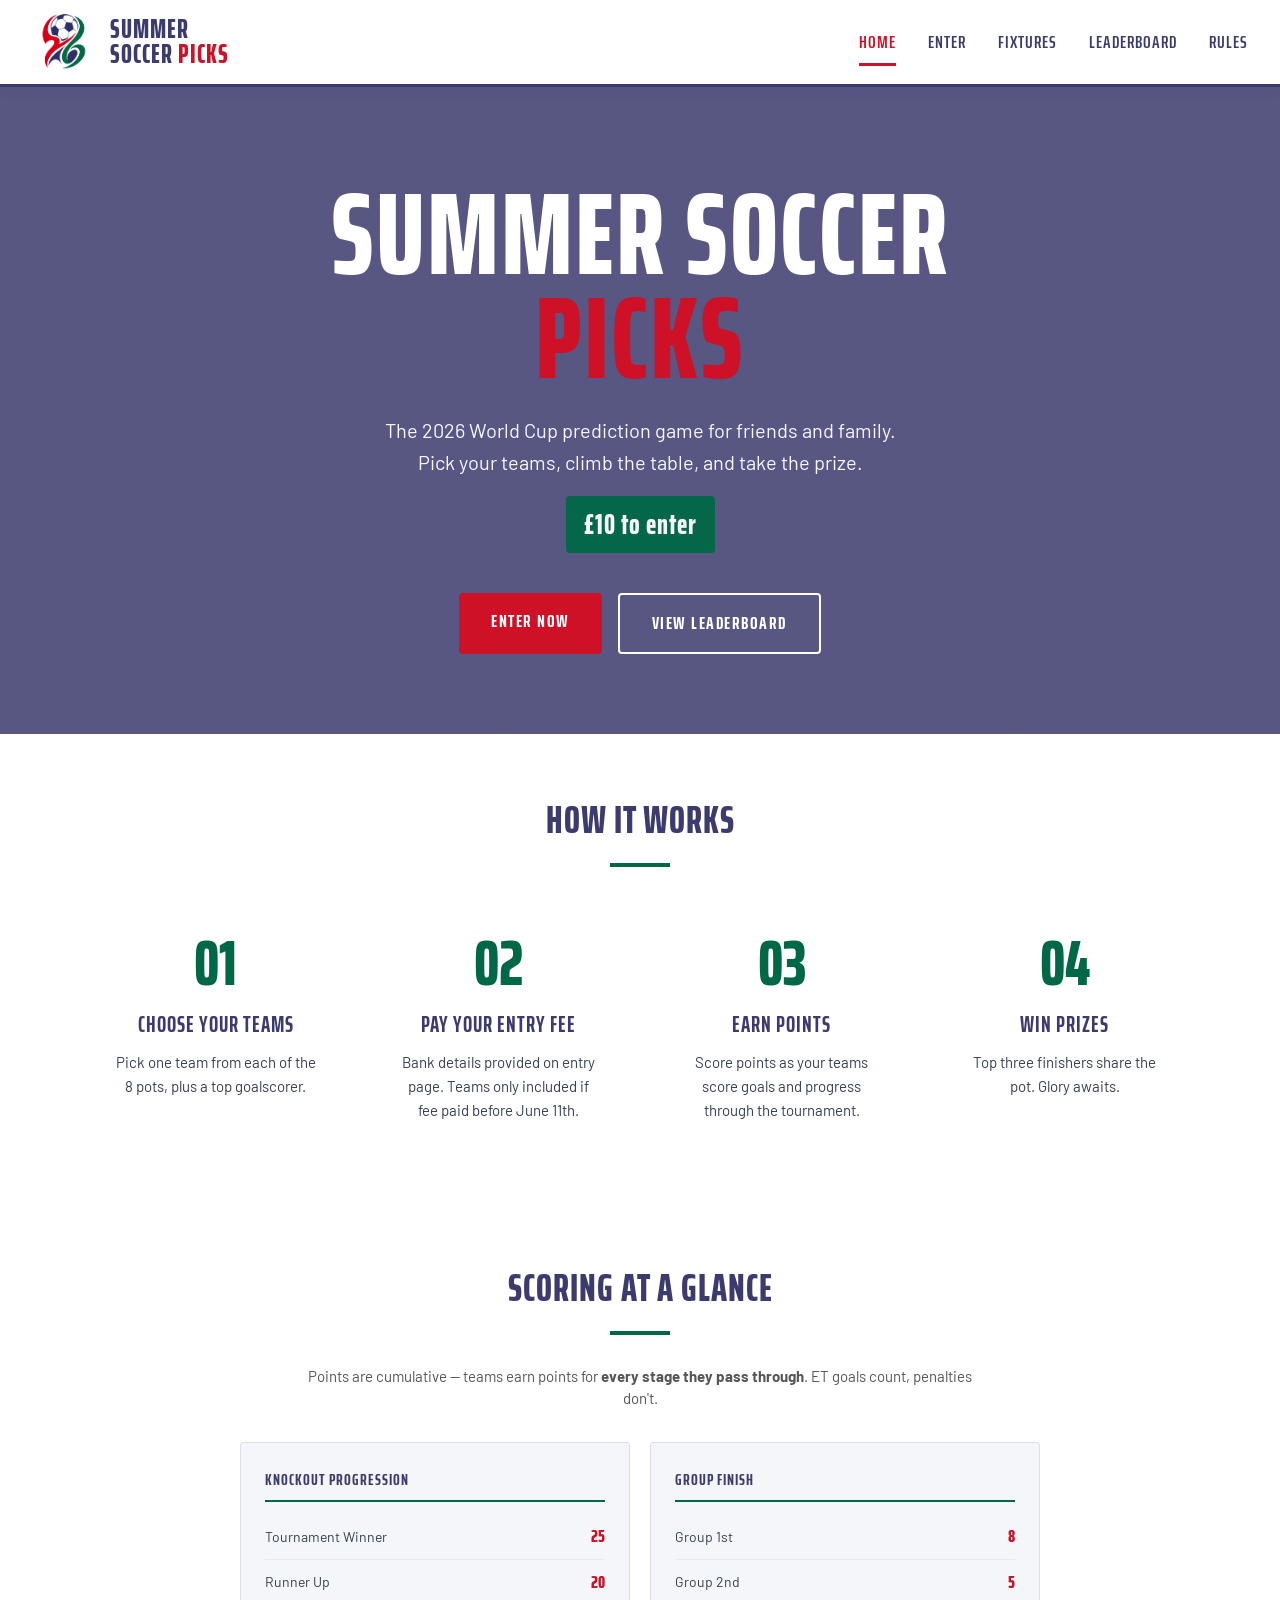
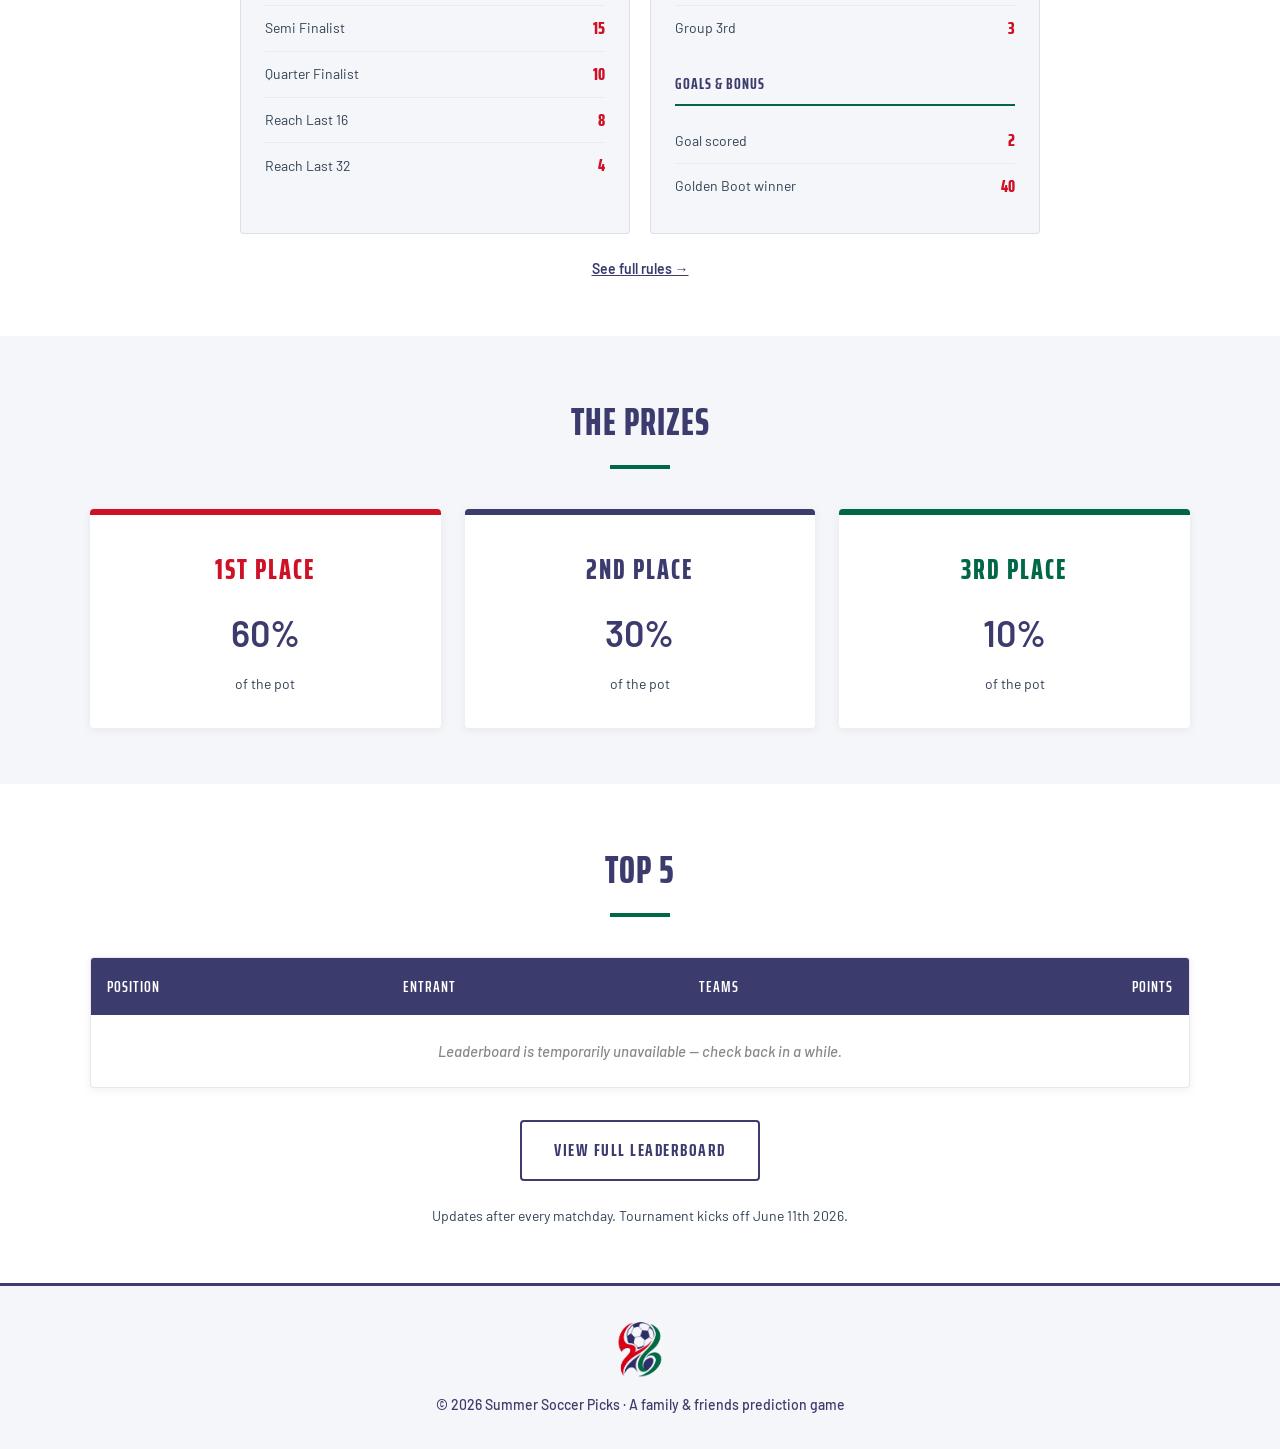
==== commit 31c7ac46: "Update index.html" ====
--- a/index.html
+++ b/index.html
@@ -350,7 +350,7 @@
       renderTop5(data.leaderboard.slice(0, 5));
     } catch (err) {
       console.error('Failed to load top 5:', err);
-      tbody.innerHTML = '<tr><td colspan="4" style="text-align:center; padding:24px; color:#888; font-style:italic;">Could not load entries.</td></tr>';
+      tbody.innerHTML = '<tr><td colspan="4" style="text-align:center; padding:24px; color:#888; font-style:italic;">Leaderboard is temporarily unavailable — check back in a while.</td></tr>';
     }
   }
 
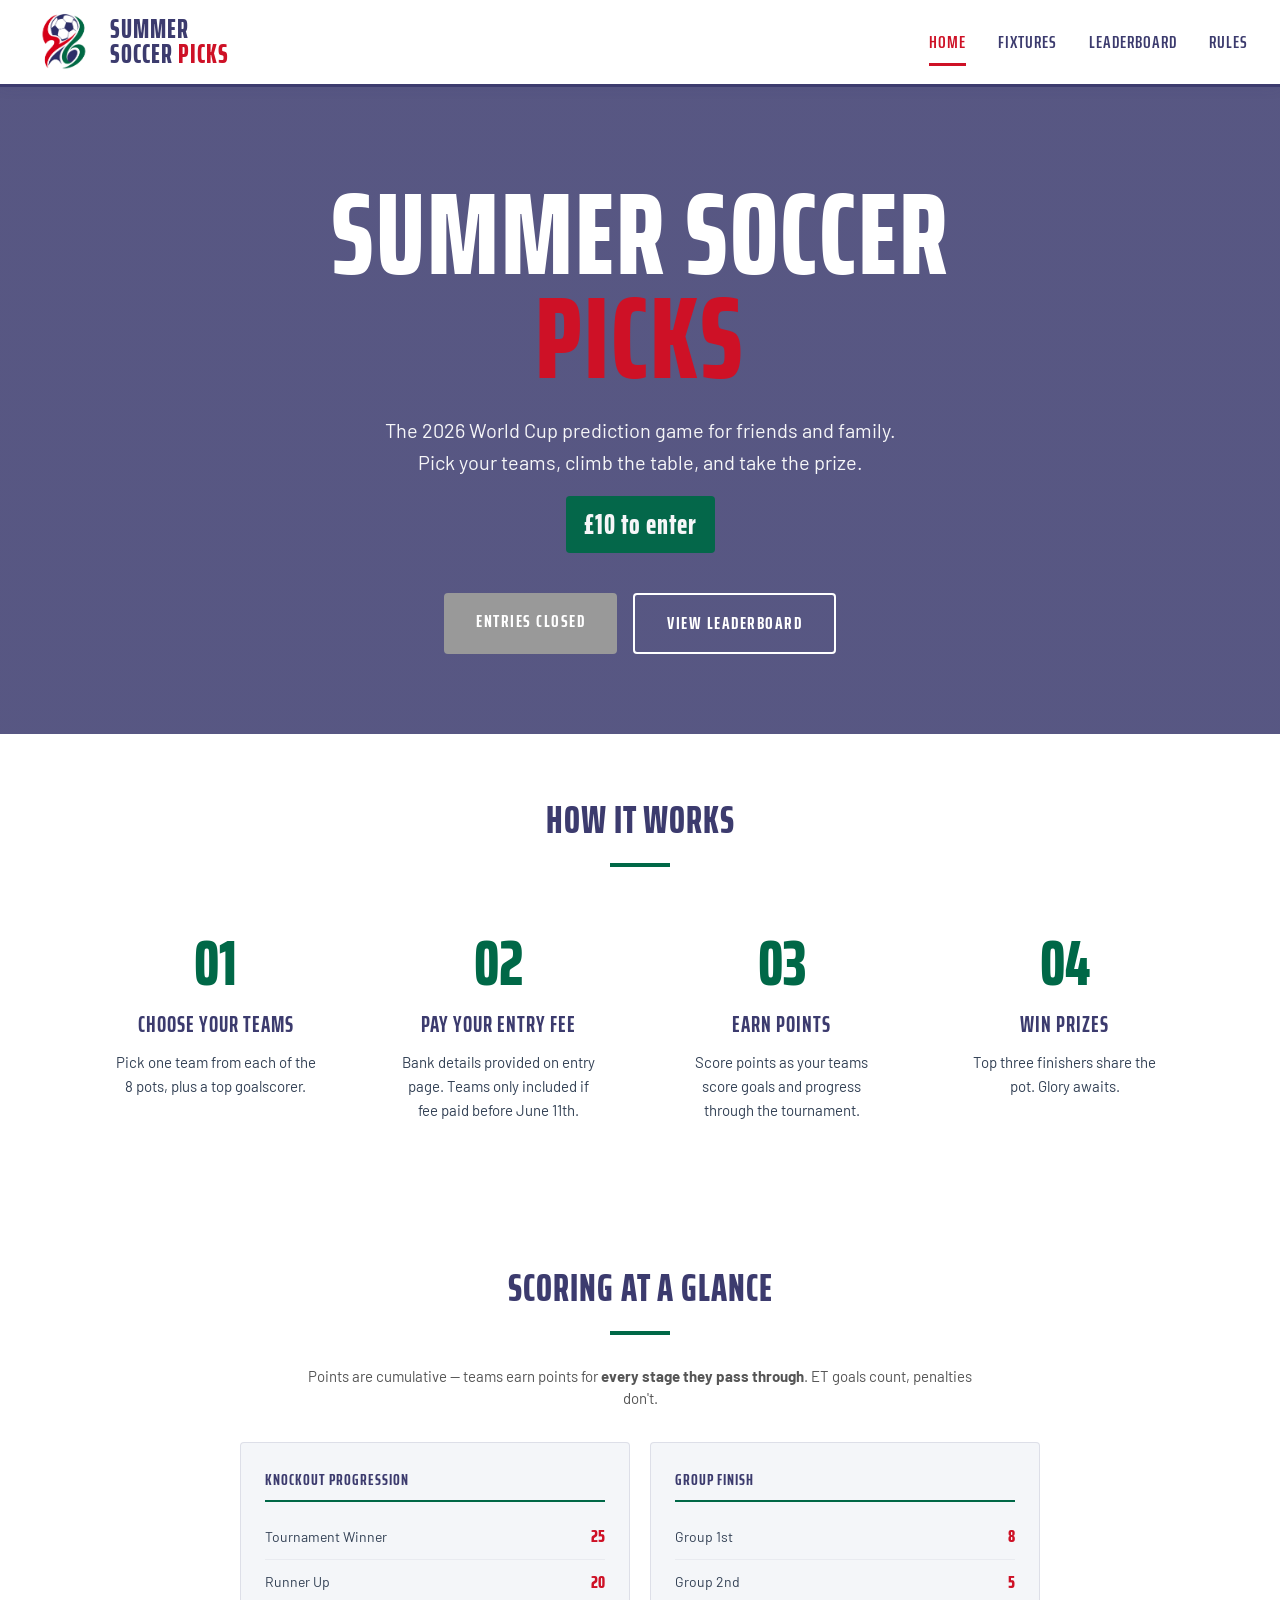
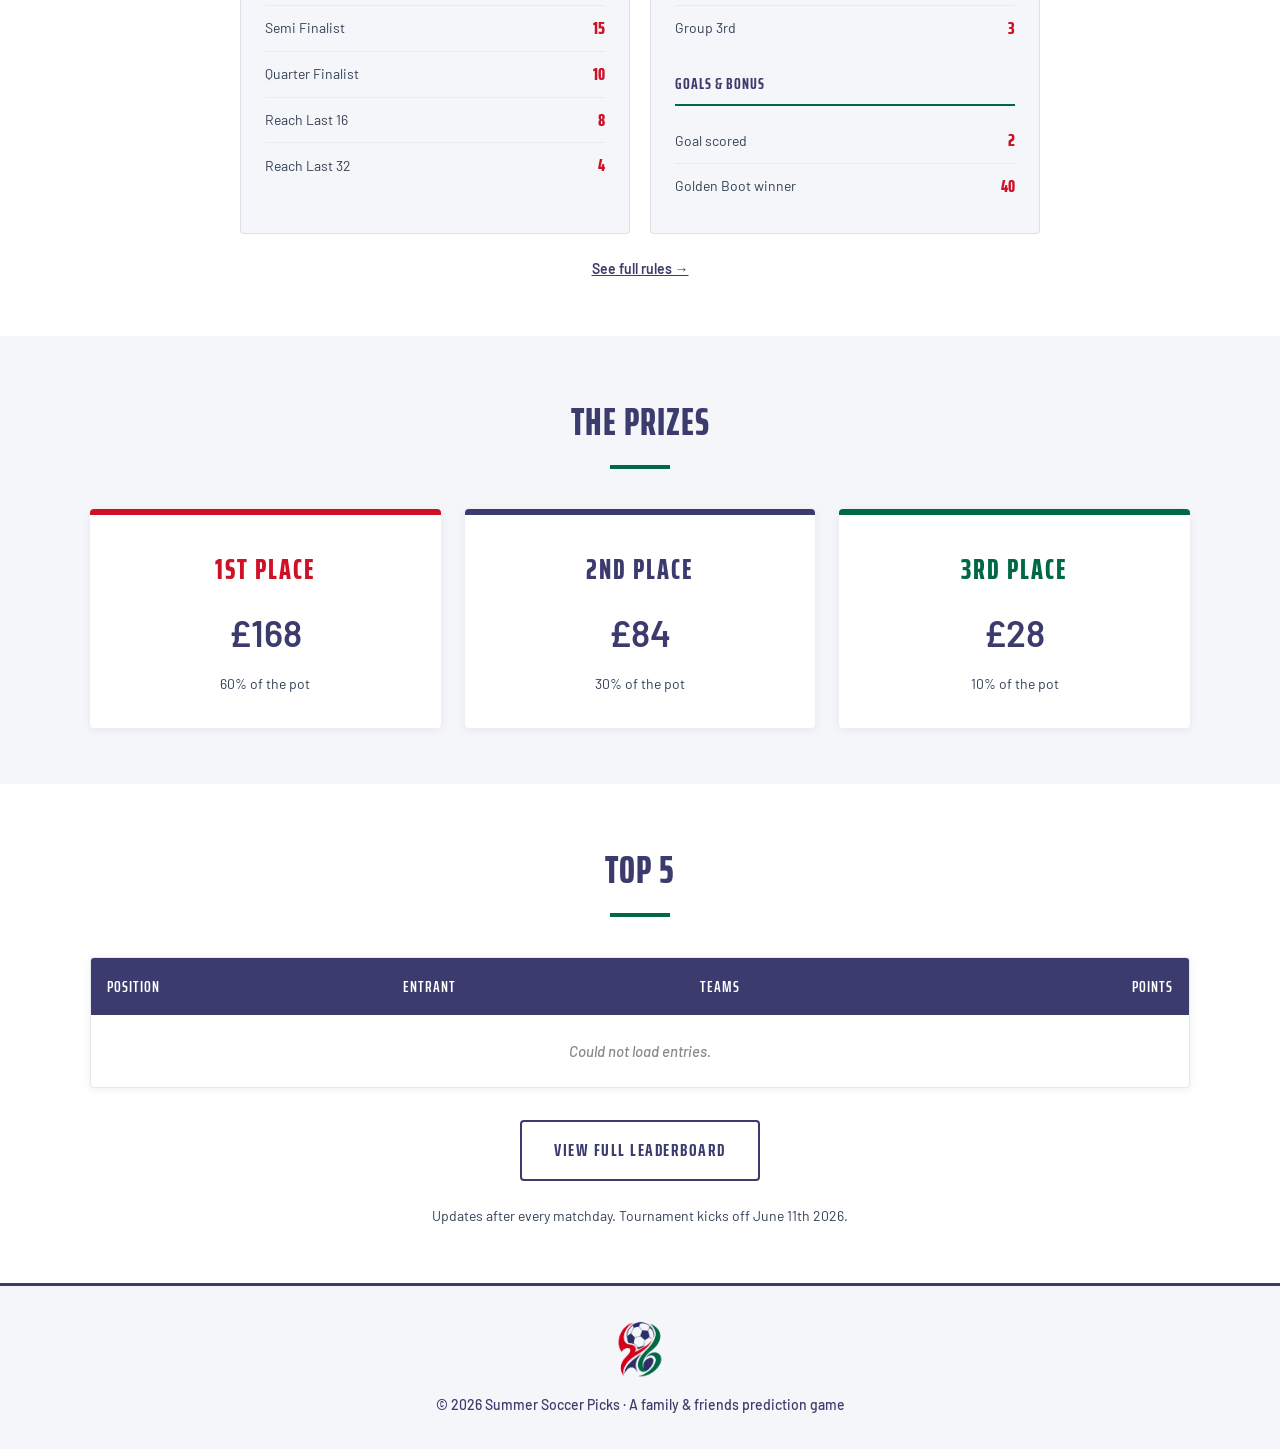
==== commit 15859cf2: "Add files via upload" ====
--- a/index.html
+++ b/index.html
@@ -201,7 +201,6 @@
   </a>
   <ul class="nav-links">
     <li><a href="index.html" class="active">Home</a></li>
-    <li><a href="enter.html">Enter</a></li>
     <li><a href="fixtures.html">Fixtures</a></li>
     <li><a href="leaderboard.html">Leaderboard</a></li>
     <li><a href="rules.html">Rules</a></li>
@@ -212,7 +211,7 @@
   <h1>Summer Soccer<span class="picks">Picks</span></h1>
   <p class="hero-tagline">The 2026 World Cup prediction game for friends and family.<br>Pick your teams, climb the table, and take the prize.<br><span class="hero-price">£10 to enter</span></p>
   <div class="cta-row">
-    <a href="enter.html" class="btn btn-primary">Enter Now</a>
+    <span class="btn btn-primary" style="background:#999; cursor:not-allowed; box-shadow:none;">Entries Closed</span>
     <a href="leaderboard.html" class="btn btn-secondary">View Leaderboard</a>
   </div>
 </section>
@@ -285,18 +284,18 @@
     <div class="prize-grid">
       <div class="prize-card first">
         <div class="prize-rank">1st Place</div>
-        <div class="prize-amount">60%</div>
-        <p class="prize-desc">of the pot</p>
+        <div class="prize-amount">£168</div>
+        <p class="prize-desc">60% of the pot</p>
       </div>
       <div class="prize-card second">
         <div class="prize-rank">2nd Place</div>
-        <div class="prize-amount">30%</div>
-        <p class="prize-desc">of the pot</p>
+        <div class="prize-amount">£84</div>
+        <p class="prize-desc">30% of the pot</p>
       </div>
       <div class="prize-card third">
         <div class="prize-rank">3rd Place</div>
-        <div class="prize-amount">10%</div>
-        <p class="prize-desc">of the pot</p>
+        <div class="prize-amount">£28</div>
+        <p class="prize-desc">10% of the pot</p>
       </div>
     </div>
   </div>
@@ -350,7 +349,7 @@
       renderTop5(data.leaderboard.slice(0, 5));
     } catch (err) {
       console.error('Failed to load top 5:', err);
-      tbody.innerHTML = '<tr><td colspan="4" style="text-align:center; padding:24px; color:#888; font-style:italic;">Leaderboard is temporarily unavailable — check back in a while.</td></tr>';
+      tbody.innerHTML = '<tr><td colspan="4" style="text-align:center; padding:24px; color:#888; font-style:italic;">Could not load entries.</td></tr>';
     }
   }
 
